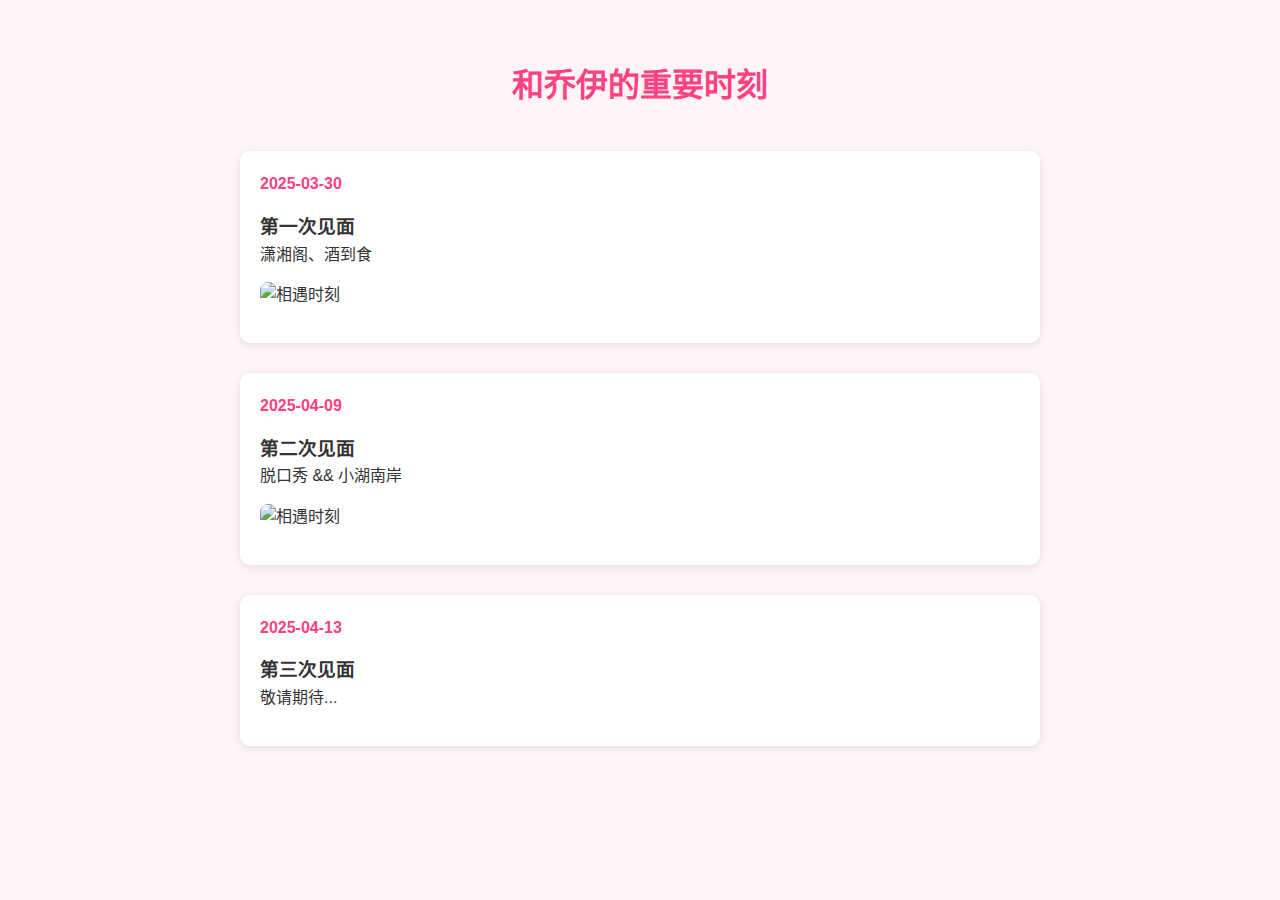
==== with_qiaoyi.html @ aae046bb "Add files via upload" ====
<!DOCTYPE html>
<html lang="zh-CN">
<head>
    <meta charset="UTF-8">
    <meta name="viewport" content="width=device-width, initial-scale=1.0">
    <title>和乔依的故事</title>
    <style>
        * {
            margin: 0;
            padding: 0;
            box-sizing: border-box;
            font-family: 'Microsoft YaHei', sans-serif;
        }

        body {
            background: #fff5f8;
            line-height: 1.6;
            color: #333;
            padding: 20px;
        }

        .container {
            max-width: 800px;
            margin: 0 auto;
        }

        h1 {
            text-align: center;
            color: #ff4081;
            margin: 40px 0;
            font-size: 2em;
        }

        .timeline-item {
            background: white;
            padding: 20px;
            border-radius: 10px;
            margin: 30px 0;
            box-shadow: 0 2px 8px rgba(0,0,0,0.1);
            opacity: 0;
            transform: translateY(30px);
            transition: all 0.6s ease;
        }

        .timeline-item.active {
            opacity: 1;
            transform: translateY(0);
        }

        .date {
            color: #ff4081;
            font-weight: bold;
            margin-bottom: 10px;
        }

        .content {
            margin: 15px 0;
        }

        img {
            width: 100%;
            max-width: 400px;
            border-radius: 8px;
            margin-top: 15px;
        }

        .back-top {
            position: fixed;
            bottom: 30px;
            right: 30px;
            background: #ff4081;
            color: white;
            padding: 12px;
            border-radius: 50%;
            cursor: pointer;
            display: none;
        }
    </style>
</head>
<body>
    <div class="container">
        <h1>和乔伊的重要时刻</h1>

        <div class="timeline-item">
            <div class="date">2025-03-30</div>
            <div class="content">
                <h3>第一次见面</h3>
                <p>潇湘阁、酒到食</p>
                <img src="photos/15941744446043_.pic.jpg" alt="相遇时刻">
            </div>
        </div>

        <div class="timeline-item">
            <div class="date">2025-04-09</div>
            <div class="content">
                <h3>第二次见面</h3>
                <p>脱口秀 && 小湖南岸</p>
                <img src="photos/15951744446047_.pic.jpg" alt="相遇时刻">
            </div>
        </div>

        <div class="timeline-item">
            <div class="date">2025-04-13</div>
            <div class="content">
                <h3>第三次见面</h3>
                <p>敬请期待...</p>
            </div>
        </div>

        <!-- 添加更多时间节点 -->
    </div>

    <div class="back-top">↑</div>

    <script>
        // 滚动检测
        function checkVisible() {
            document.querySelectorAll('.timeline-item').forEach(item => {
                const rect = item.getBoundingClientRect();
                if (rect.top < window.innerHeight - 100) {
                    item.classList.add('active');
                }
            });
        }

        // 页面加载时检测
        checkVisible();
        
        // 滚动时检测
        window.addEventListener('scroll', checkVisible);

        // 返回顶部按钮
        window.addEventListener('scroll', () => {
            document.querySelector('.back-top').style.display = 
                window.scrollY > 500 ? 'block' : 'none';
        });

        document.querySelector('.back-top').addEventListener('click', () => {
            window.scrollTo({ top: 0, behavior: 'smooth' });
        });
    </script>
</body>
</html>
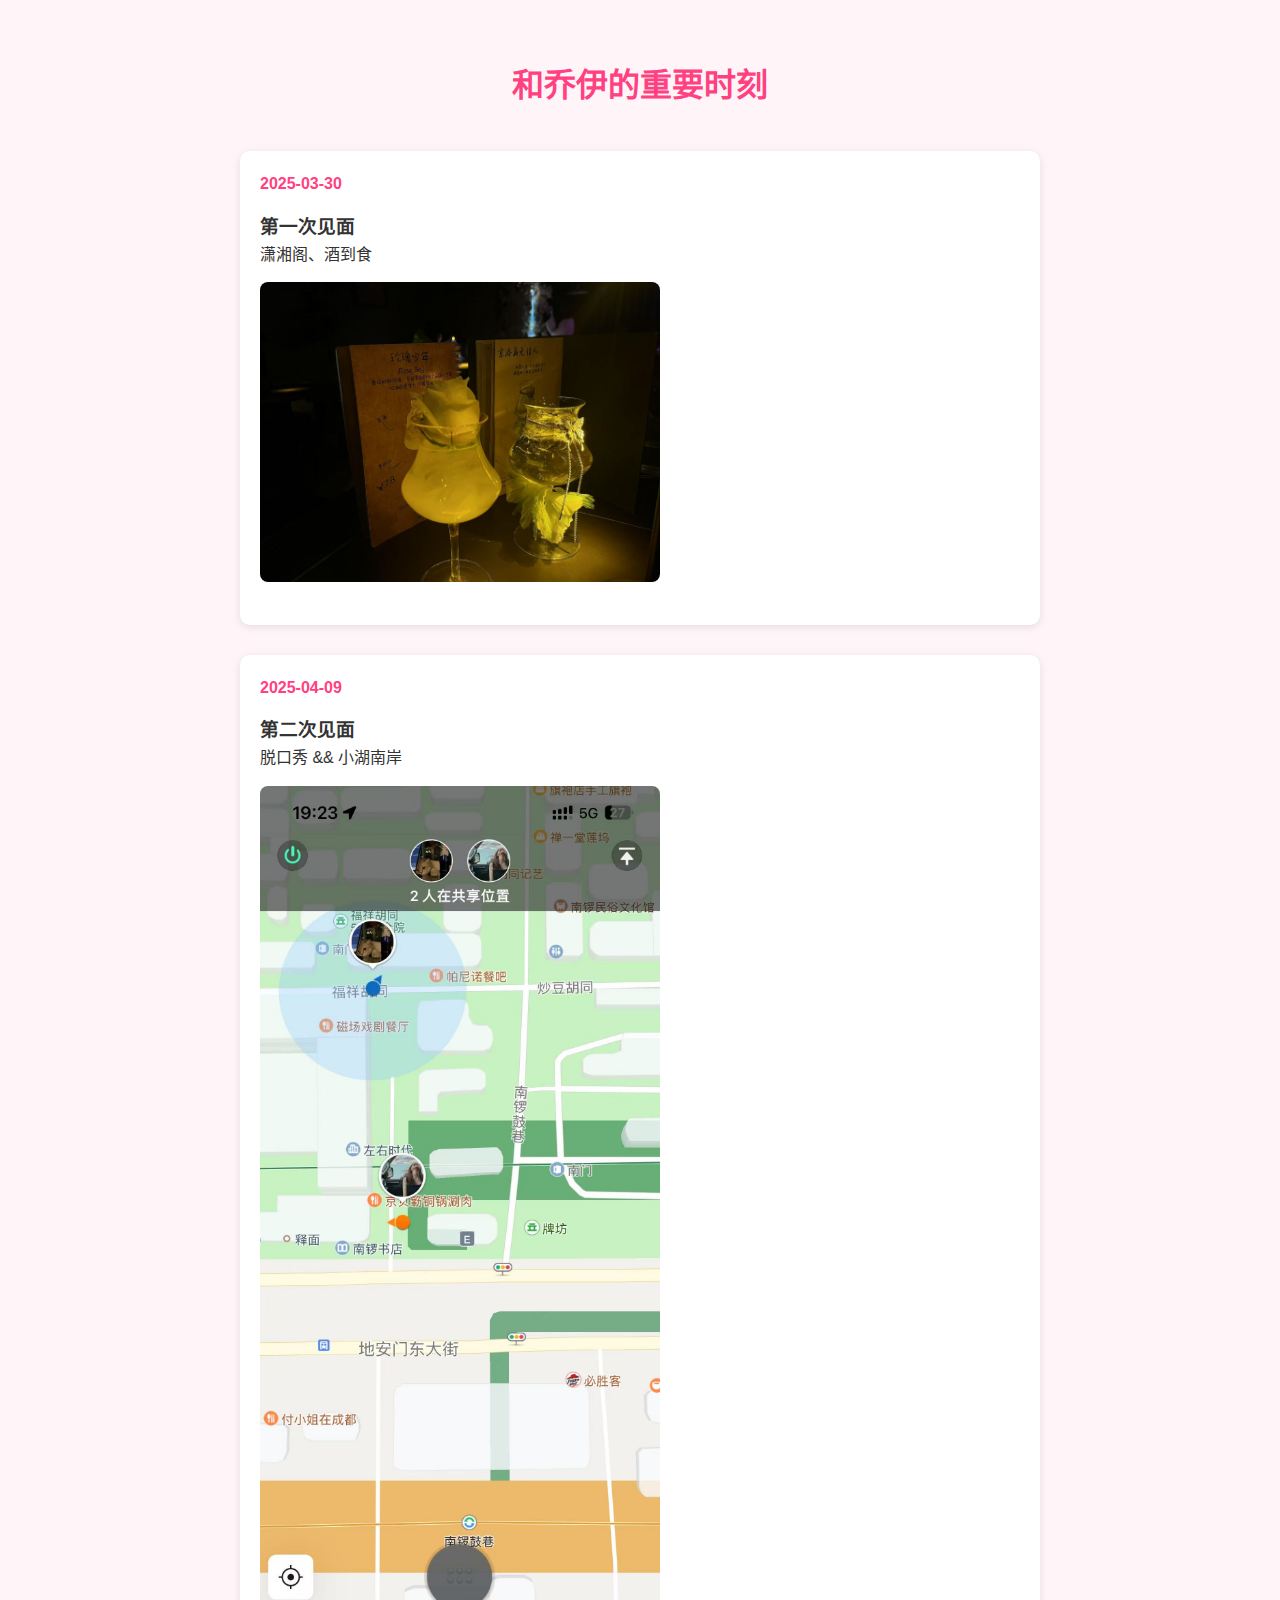
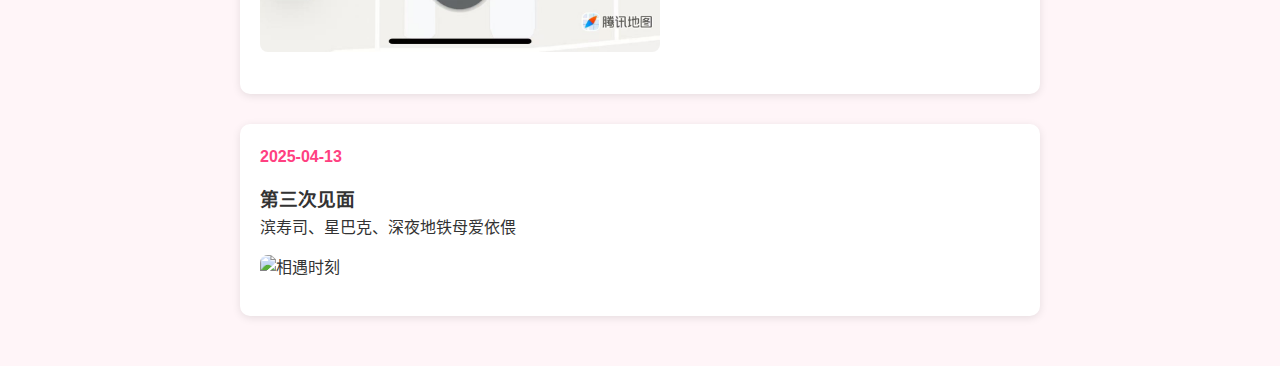
==== commit 6c93d276: "Update with_qiaoyi.html" ====
--- a/with_qiaoyi.html
+++ b/with_qiaoyi.html
@@ -103,7 +103,8 @@
             <div class="date">2025-04-13</div>
             <div class="content">
                 <h3>第三次见面</h3>
-                <p>敬请期待...</p>
+                <p>滨寿司、星巴克、深夜地铁母爱依偎</p>
+                <img src="photos/6361744556125_.pic_hd.jpg" alt="相遇时刻">
             </div>
         </div>
 
@@ -140,4 +141,4 @@
         });
     </script>
 </body>
-</html>+</html>
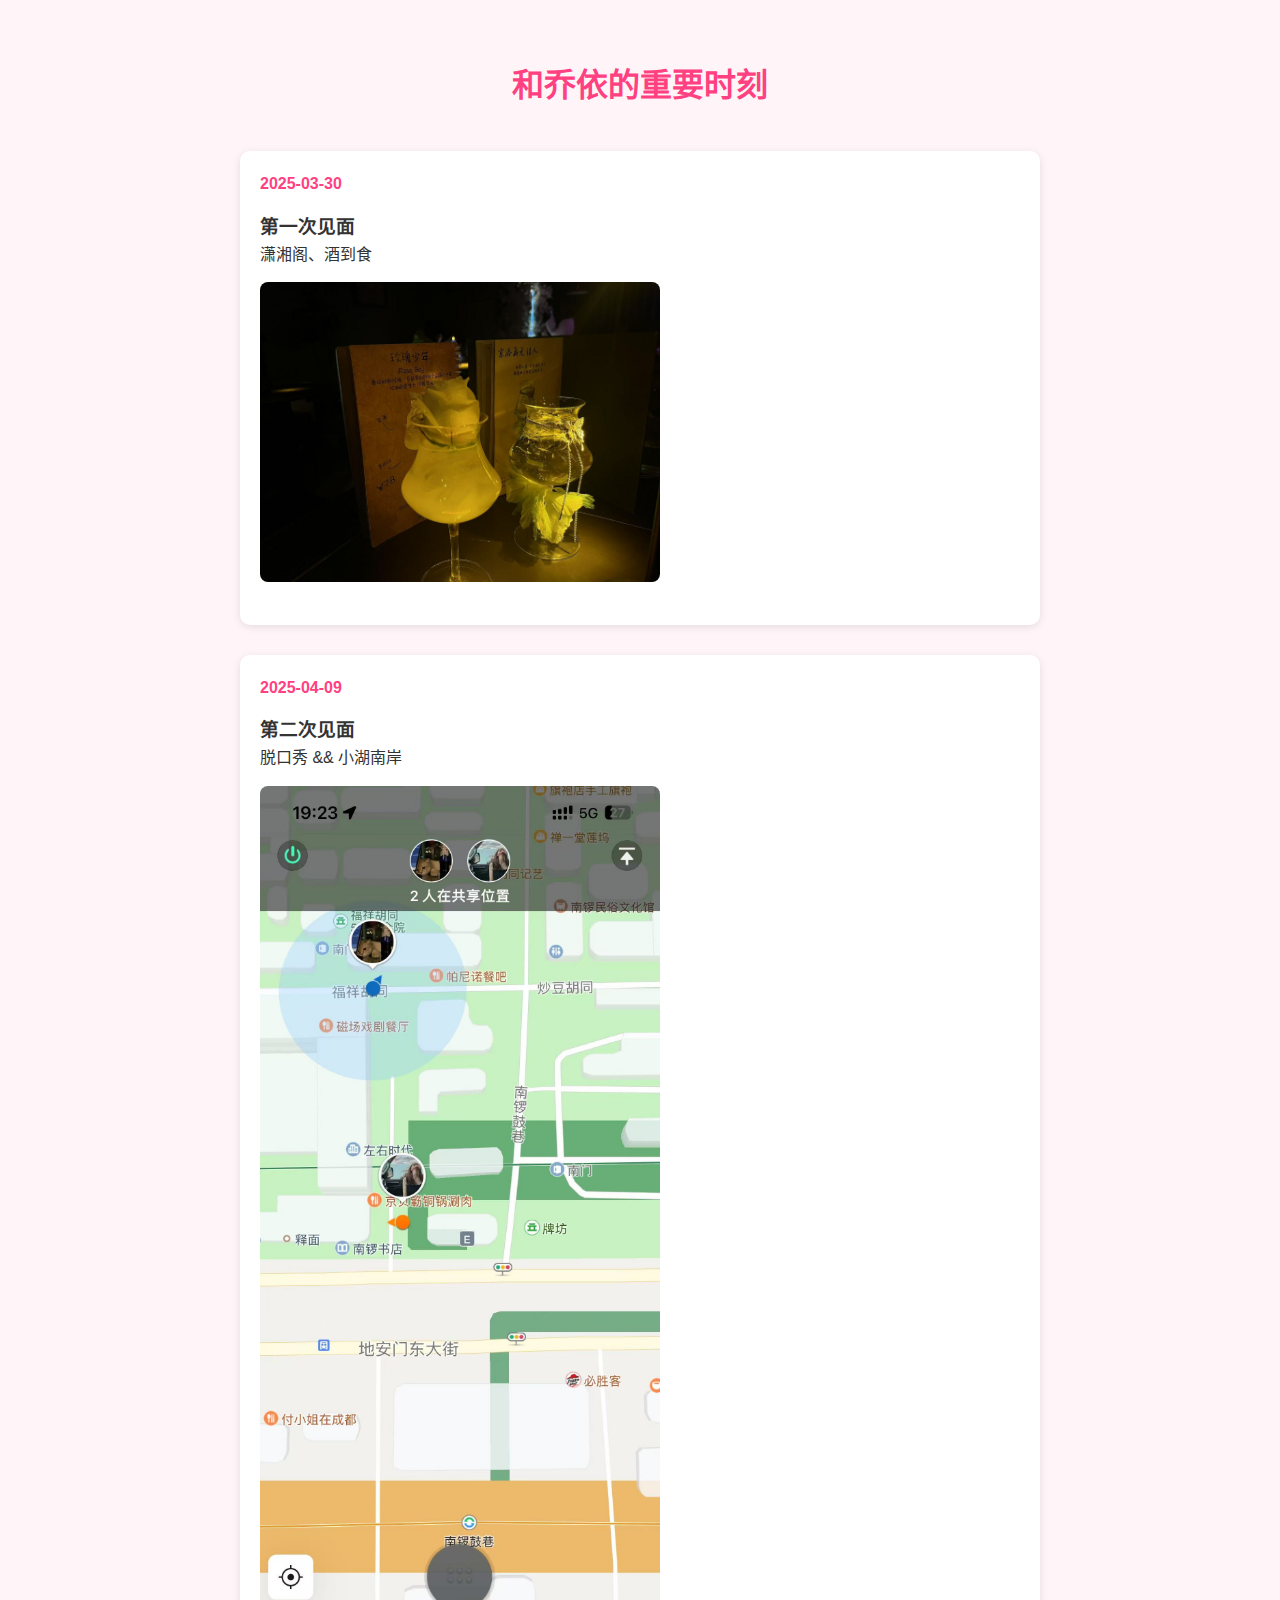
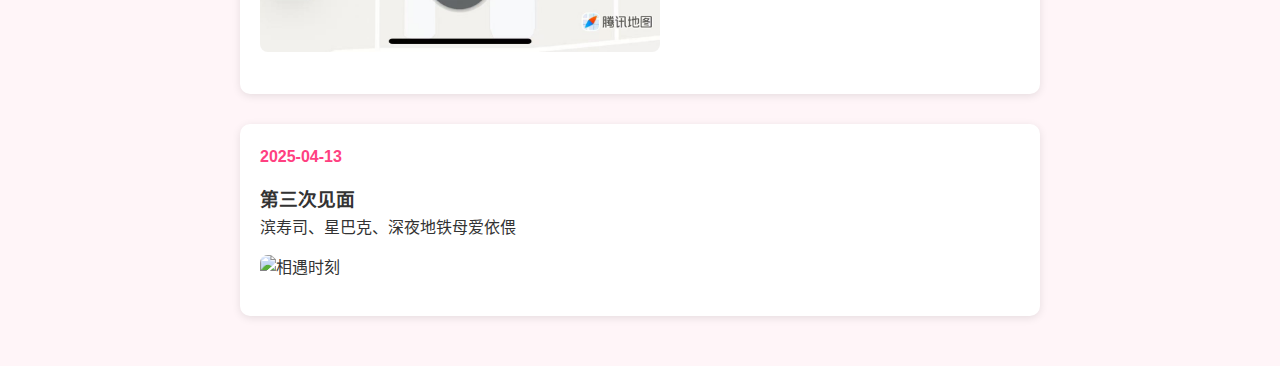
==== commit b78163d2: "Update with_qiaoyi.html" ====
--- a/with_qiaoyi.html
+++ b/with_qiaoyi.html
@@ -79,7 +79,7 @@
 </head>
 <body>
     <div class="container">
-        <h1>和乔伊的重要时刻</h1>
+        <h1>和乔依的重要时刻</h1>
 
         <div class="timeline-item">
             <div class="date">2025-03-30</div>
